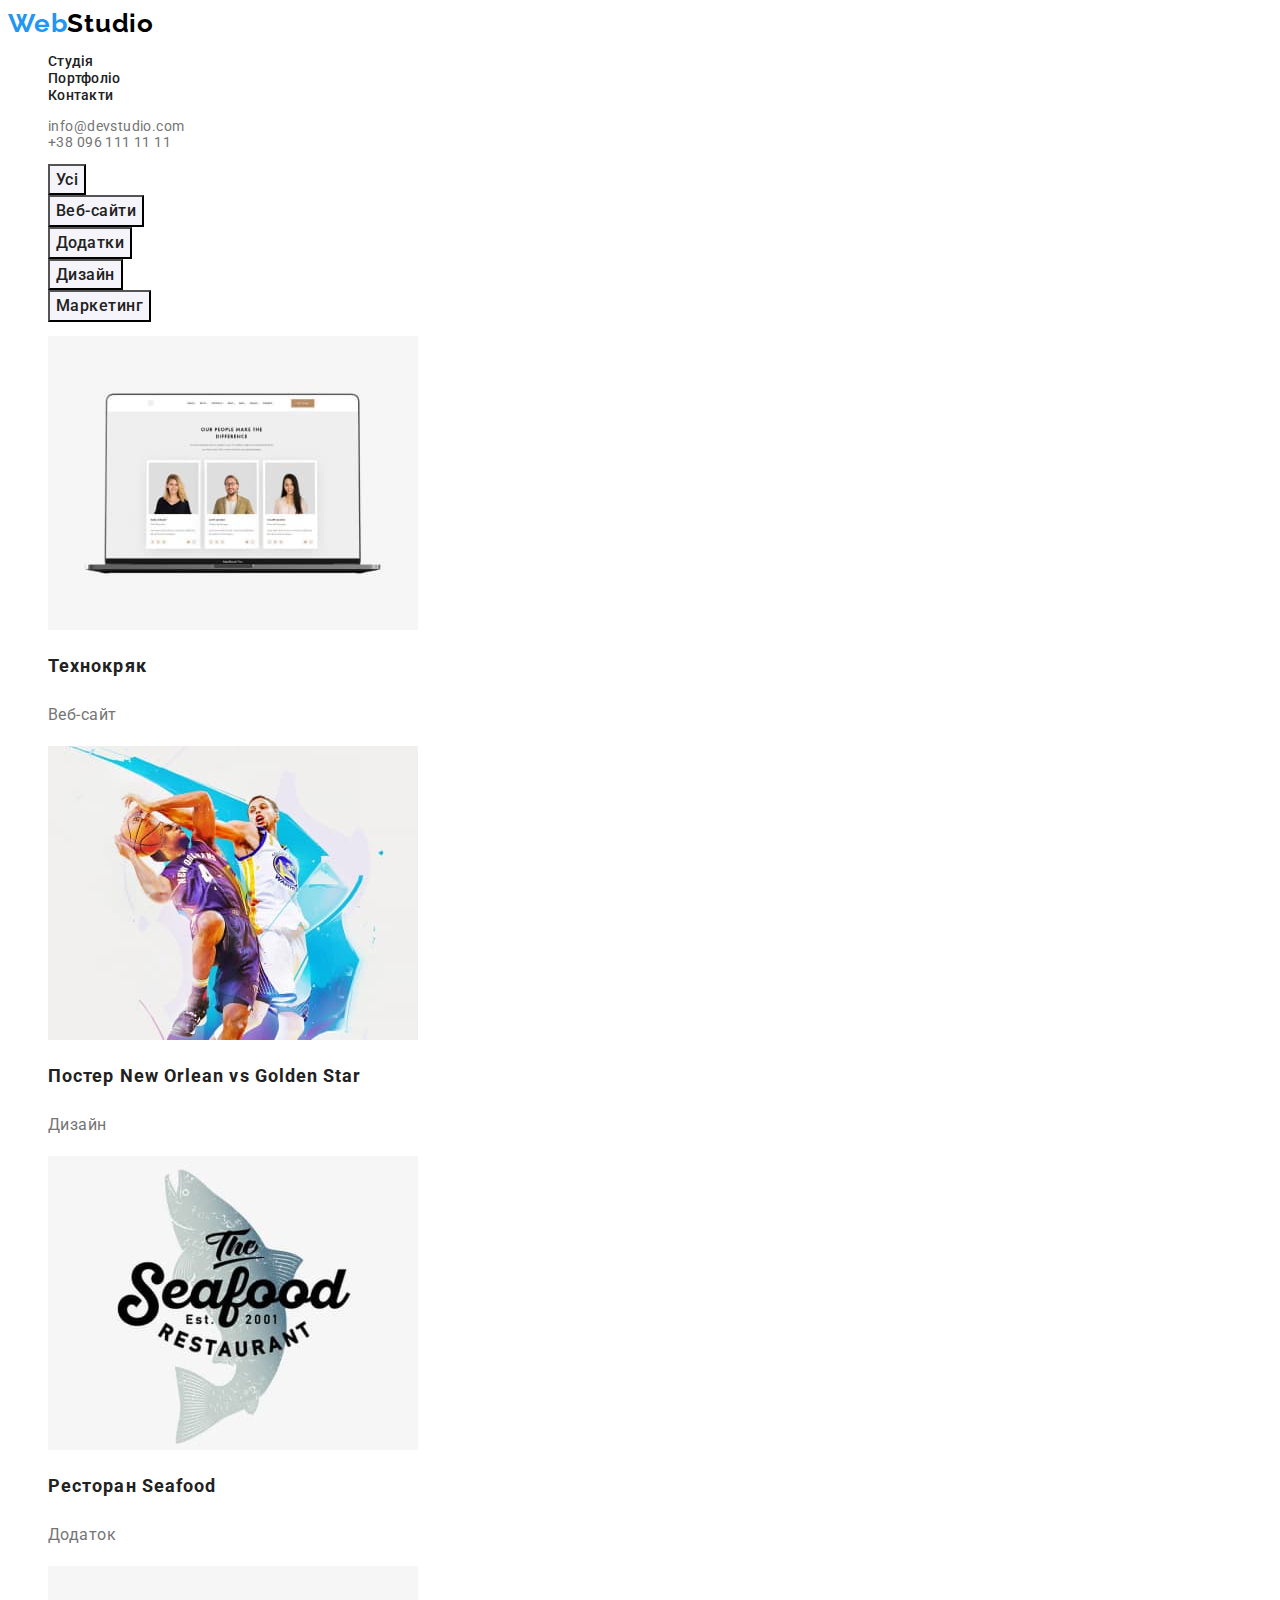
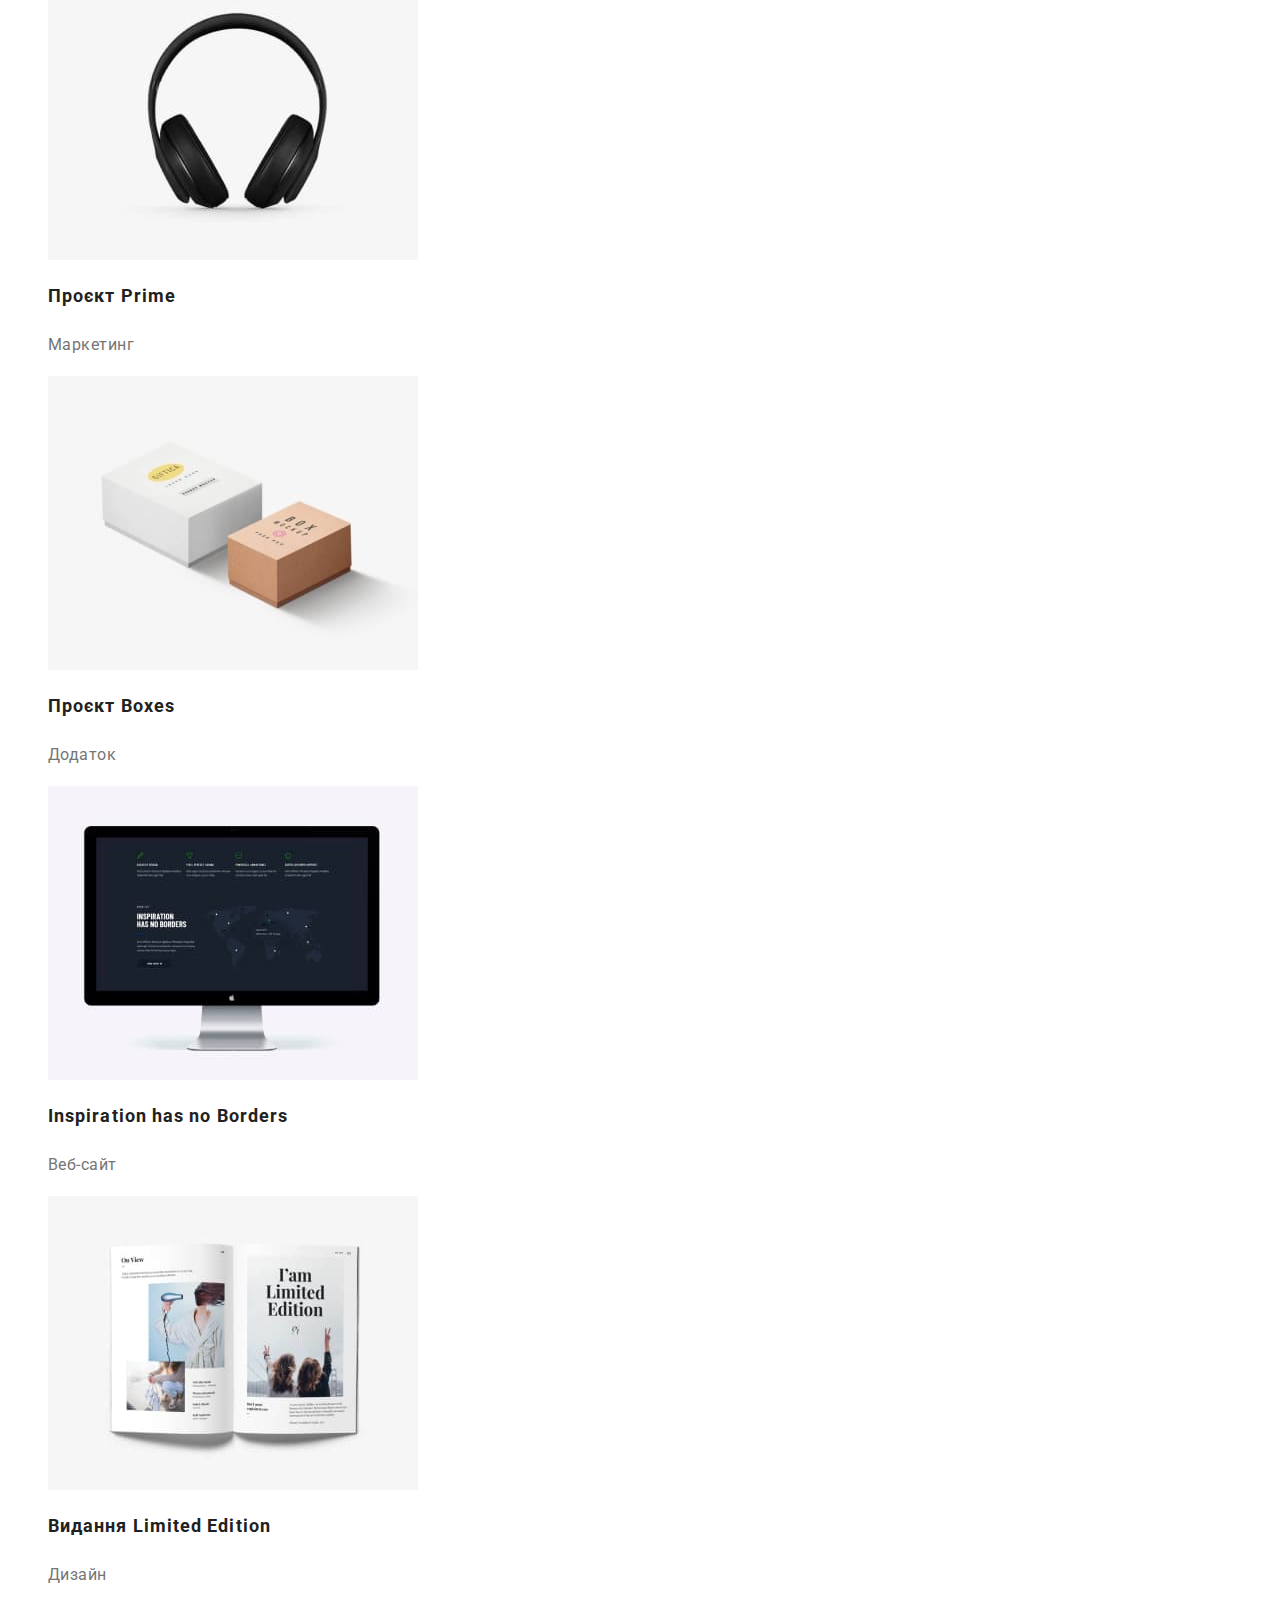
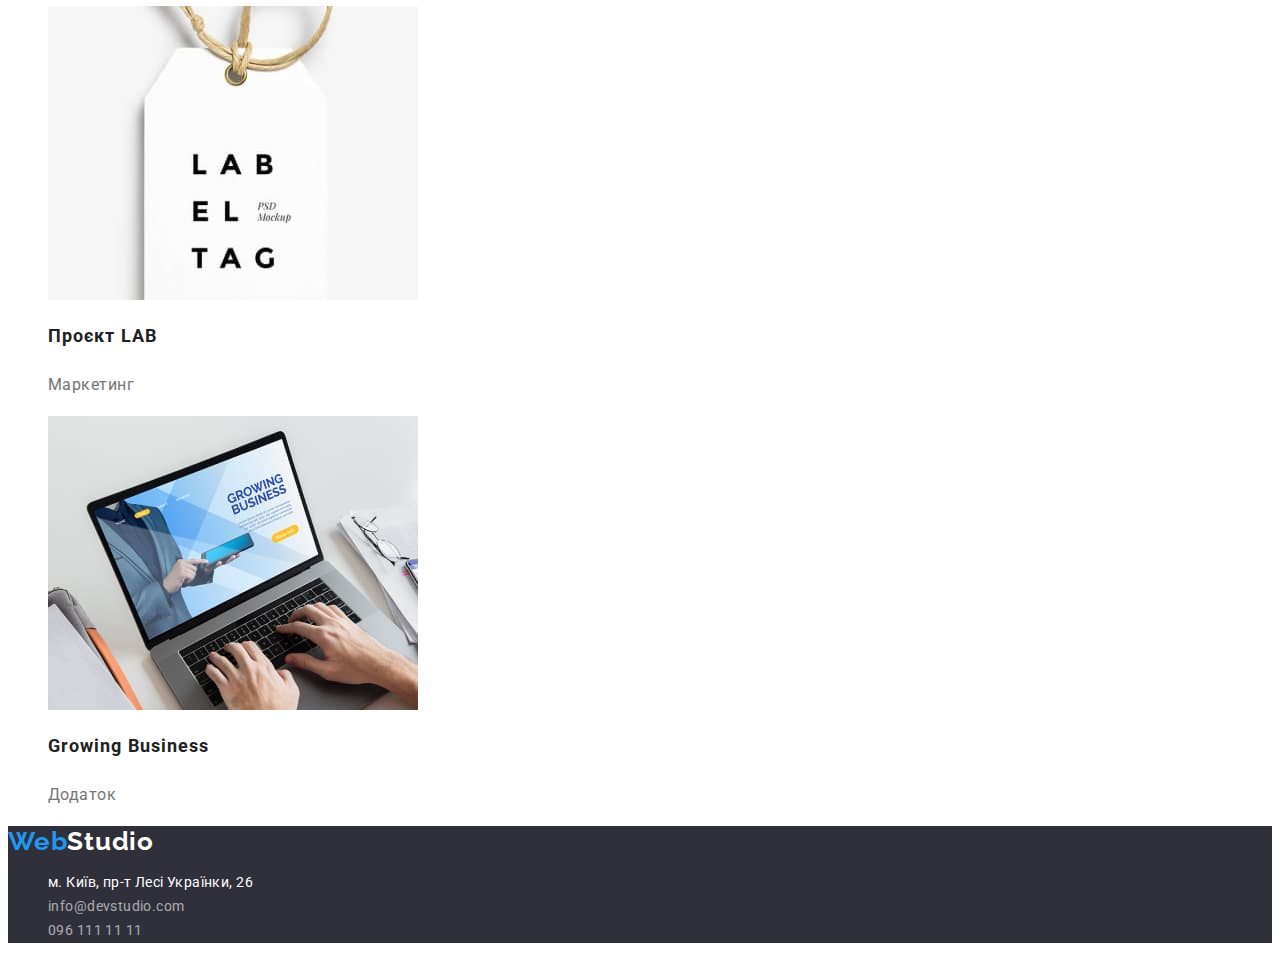
==== portfolio.html @ ea02b6bd "Добавляє файли попереднього дз" ====
<!DOCTYPE html>
<html lang="uk">
  <head>
    <meta charset="UTF-8" />

    <title>Document</title>
    <link rel="stylesheet" href="./css/styles.css" />
    <link rel="preconnect" href="https://fonts.googleapis.com" />
    <link rel="preconnect" href="https://fonts.gstatic.com" crossorigin />
    <link
      href="https://fonts.googleapis.com/css2?family=Raleway:wght@700&family=Roboto:wght@400;500;700;900&display=swap"
      rel="stylesheet"
    />
  </head>
  <body>
    <header class="header">
      <nav>
        <a href="./index.html" class="link header-logo">
          <span class="blue-logo">Web</span>Studio</a
        >
        <ul class="header-list list">
          <li class="header-item">
            <a href="./index.html" class="header-link link">Студія</a>
          </li>
          <li class="header-item">
            <a href="./portfolio.html" class="header-link link">Портфоліо</a>
          </li>
          <li class="header-item">
            <a href="" class="header-link link">Контакти</a>
          </li>
        </ul>
      </nav>

      <ul class="contact-list list">
        <li>
          <a href="mailto:info@devstudio.com" class="header-mail link"
            >info@devstudio.com</a
          >
        </li>
        <li>
          <a href="tel:0961111111" class="header-tel link">+38 096 111 11 11</a>
        </li>
      </ul>
    </header>

    <main>
      <section class="filter projects">
        <h1 class="visually-hidden">Фільтр портфоліо</h1>
        <ul class="filter-list list">
          <li class="filter-item">
            <button class="filter-btn btn" type="button">Усі</button>
          </li>
          <li class="filter-item">
            <button class="filter-btn btn" type="button">Веб-сайти</button>
          </li>
          <li class="filter-item">
            <button class="filter-btn btn" type="button">Додатки</button>
          </li>
          <li class="filter-item">
            <button class="filter-btn btn" type="button">Дизайн</button>
          </li>
          <li class="filter-item">
            <button class="filter-btn btn" type="button">Маркетинг</button>
          </li>
        </ul>

        <ul class="projects-list list">
          <li class="projects-item">
            <img src="./images/img8.jpg" width="370" alt="website-picture" />
            <h2 class="projects-title">Технокряк</h2>
            <p class="projects-text">Веб-сайт</p>
          </li>
          <li class="projects-item">
            <img src="./images/img9.jpg" width="370" alt="basketball-poster" />
            <h2 class="projects-title">Постер New Orlean vs Golden Star</h2>
            <p class="projects-text">Дизайн</p>
          </li>
          <li class="projects-item">
            <img
              src="./images/img10.jpg"
              width="370"
              alt="restaurant-application"
            />
            <h2 class="projects-title">Ресторан Seafood</h2>
            <p class="projects-text">Додаток</p>
          </li>
          <li class="projects-item">
            <img src="./images/img11.jpg" width="370" alt="headphones" />
            <h2 class="projects-title">Проєкт Prime</h2>
            <p class="projects-text">Маркетинг</p>
          </li>
          <li class="projects-item">
            <img src="./images/img12.jpg" width="370" alt="boxes" />
            <h2 class="projects-title">Проєкт Boxes</h2>
            <p class="projects-text">Додаток</p>
          </li>
          <li class="projects-item">
            <img src="./images/img13.jpg" width="370" alt="website-picture" />
            <h2 class="projects-title">Inspiration has no Borders</h2>
            <p class="projects-text">Веб-сайт</p>
          </li>
          <li class="projects-item">
            <img src="./images/img14.jpg" width="370" alt="book" />
            <h2 class="projects-title">Видання Limited Edition</h2>
            <p class="projects-text">Дизайн</p>
          </li>
          <li class="projects-item">
            <img src="./images/img15.jpg" width="370" alt="label" />
            <h2 class="projects-title">Проєкт LAB</h2>
            <p class="projects-text">Маркетинг</p>
          </li>
          <li class="projects-item">
            <img src="./images/img16.jpg" width="370" alt="laptop-picture" />
            <h2 class="projects-title">Growing Business</h2>
            <p class="projects-text">Додаток</p>
          </li>
        </ul>
      </section>
    </main>

    <footer class="footer">
      <a href="./index.html" class="link footer-logo">
        <span class="blue-logo">Web</span>Studio</a
      >

      <address class="address">
        <ul class="address-list list">
          <li class="address-item">
            <a
              href="https://goo.gl/maps/uwqA6wS43bjGLCaNA"
              target="_blank"
              rel="noopener noreferrer"
              class="address-link link"
              >м. Київ, пр-т Лесі Українки, 26</a
            >
          </li>

          <li class="address-item">
            <a href="mailto:info@devstudio.com" class="footer-mail link"
              >info@devstudio.com</a
            >
          </li>

          <li class="address-item">
            <a href="tel:0961111111" class="footer-tel link"> 096 111 11 11</a>
          </li>
        </ul>
      </address>
    </footer>
  </body>
</html>
---- css/styles.css ----
:root {
  --main-title-color: #212121;
  --main-text-color: #757575;
  --main-page-color: #ffffff;
  --second-page-color: #2196f3;
  --dark-background-color: #2f303a;
  --second-background-color: #f5f4fa;
  --button-background-color: #188ce8;
}

body {
  font-family: "Roboto", sans-serif;
  color: var(--main-title-color);
  background-color: var(--main-page-color);
  font-size: 14px;
  letter-spacing: 0.03em;
}

.list {
  list-style: none;
}
.link {
  text-decoration: none;
}

.visually-hidden {
  position: absolute;
  white-space: nowrap;
  width: 1px;
  height: 1px;
  overflow: hidden;
  border: 0;
  padding: 0;
  clip: rect(0 0 0 0);
  clip-path: inset(50%);
  margin: -1px;
}

.btn {
  cursor: pointer;
}

/* -----------HEADER------------ */
.header-logo {
  font-family: "Raleway", sans-serif;
  font-weight: 700;
  font-size: 26px;
  line-height: 1.19;
  letter-spacing: 0.03em;
  color: #000000;
}
.blue-logo {
  color: var(--second-page-color);
}

.header-link {
  font-weight: 500;
  font-size: 14px;
  line-height: 1.14;
  letter-spacing: 0.02em;
  color: var(--main-title-color);
}
.header-link:hover,
.header-link:focus,
.header-tel:hover,
.header-tel:focus,
.header-mail:hover,
.header-mail:focus {
  color: var(--second-page-color);
}

.header-tel,
.header-mail {
  color: var(--main-text-color);
}

.current {
  color: var(--second-page-color);
}
/* -----------HERO index------------ */
.hero {
  background-color: #2f303a;
}

.hero-title {
  font-weight: 900;
  font-size: 44px;
  line-height: 1.36;
  text-align: center;
  letter-spacing: 0.06em;
  text-transform: uppercase;
  color: var(--main-page-color);
}

.hero-btn {
  font-family: "Roboto";
  font-weight: 700;
  font-size: 16px;
  line-height: 1.88;
  letter-spacing: 0.06em;
  color: var(--main-page-color);
  background-color: var(--button-background-color);
  cursor: pointer;
}
.hero-btn:hover,
.hero-btn:focus {
  background-color: var(--main-page-color);
  color: var(--second-page-color);
}
/* -----------MAIN index------------ */
.advantages-title {
  font-weight: 700;
  font-size: 14px;
  line-height: 1.14;
  letter-spacing: 0.03em;
  text-transform: uppercase;
}
.advantages-text {
  line-height: 1.71;
  color: var(--main-text-color);
}
.about-us-title {
  font-weight: 700;
  font-size: 36px;
  line-height: 1.31;
  text-align: center;
  letter-spacing: 0.03em;
}

.team {
  background-color: #f5f4fa;
}
.team-title {
  font-weight: 700;
  font-size: 36px;
  line-height: 1.16;
  text-align: center;
  letter-spacing: 0.03em;
}
.name {
  font-weight: 500;
  font-size: 16px;
  line-height: 1.18;
  letter-spacing: 0.03em;
}
.team-text {
  font-size: 16px;
  line-height: 1.18;
  letter-spacing: 0.03em;
  color: var(--main-text-color);
}
/* -----------MAIN portfolio----------- */
.filter-btn {
  font-family: "Roboto";
  font-weight: 500;
  font-size: 16px;
  line-height: 1.6;
  text-align: center;
  letter-spacing: 0.03em;
  color: var(--main-title-color);
  cursor: pointer;
  background-color: var(--second-background-color);
}

.filter-btn:hover,
.filter-btn:focus {
  background-color: var(--second-page-color);
  color: var(--main-page-color);
}

.projects-title {
  font-weight: 700;
  font-size: 18px;
  line-height: 2;
  letter-spacing: 0.06em;
  color: var(--main-title-color);
}

.projects-text {
  font-size: 16px;
  line-height: 1.88;
  letter-spacing: 0.03em;
  color: var(--main-text-color);
}
/* -----------FOOTER------------ */
.footer {
  background-color: #2f303a;
}
.footer-logo {
  font-family: "Raleway", sans-serif;
  font-weight: 700;
  font-size: 26px;
  line-height: 1.19;
  letter-spacing: 0.03em;
  color: var(--main-page-color);
}
.address-link {
  font-style: normal;
  font-size: 14px;
  line-height: 1.71;
  letter-spacing: 0.03em;
  color: var(--main-page-color);
}
.footer-mail {
  font-style: normal;
  font-size: 14px;
  line-height: 1.71;
  letter-spacing: 0.03em;
  color: rgba(255, 255, 255, 0.6);
}
.footer-tel {
  font-style: normal;
  font-size: 14px;
  line-height: 1.71;
  letter-spacing: 0.03em;
  color: rgba(255, 255, 255, 0.6);
}

.footer-tel:hover,
.footer-tel:focus,
.footer-mail:hover,
.footer-mail:focus,
.address-link:hover,
.address-link:focus {
  color: var(--second-page-color);
}
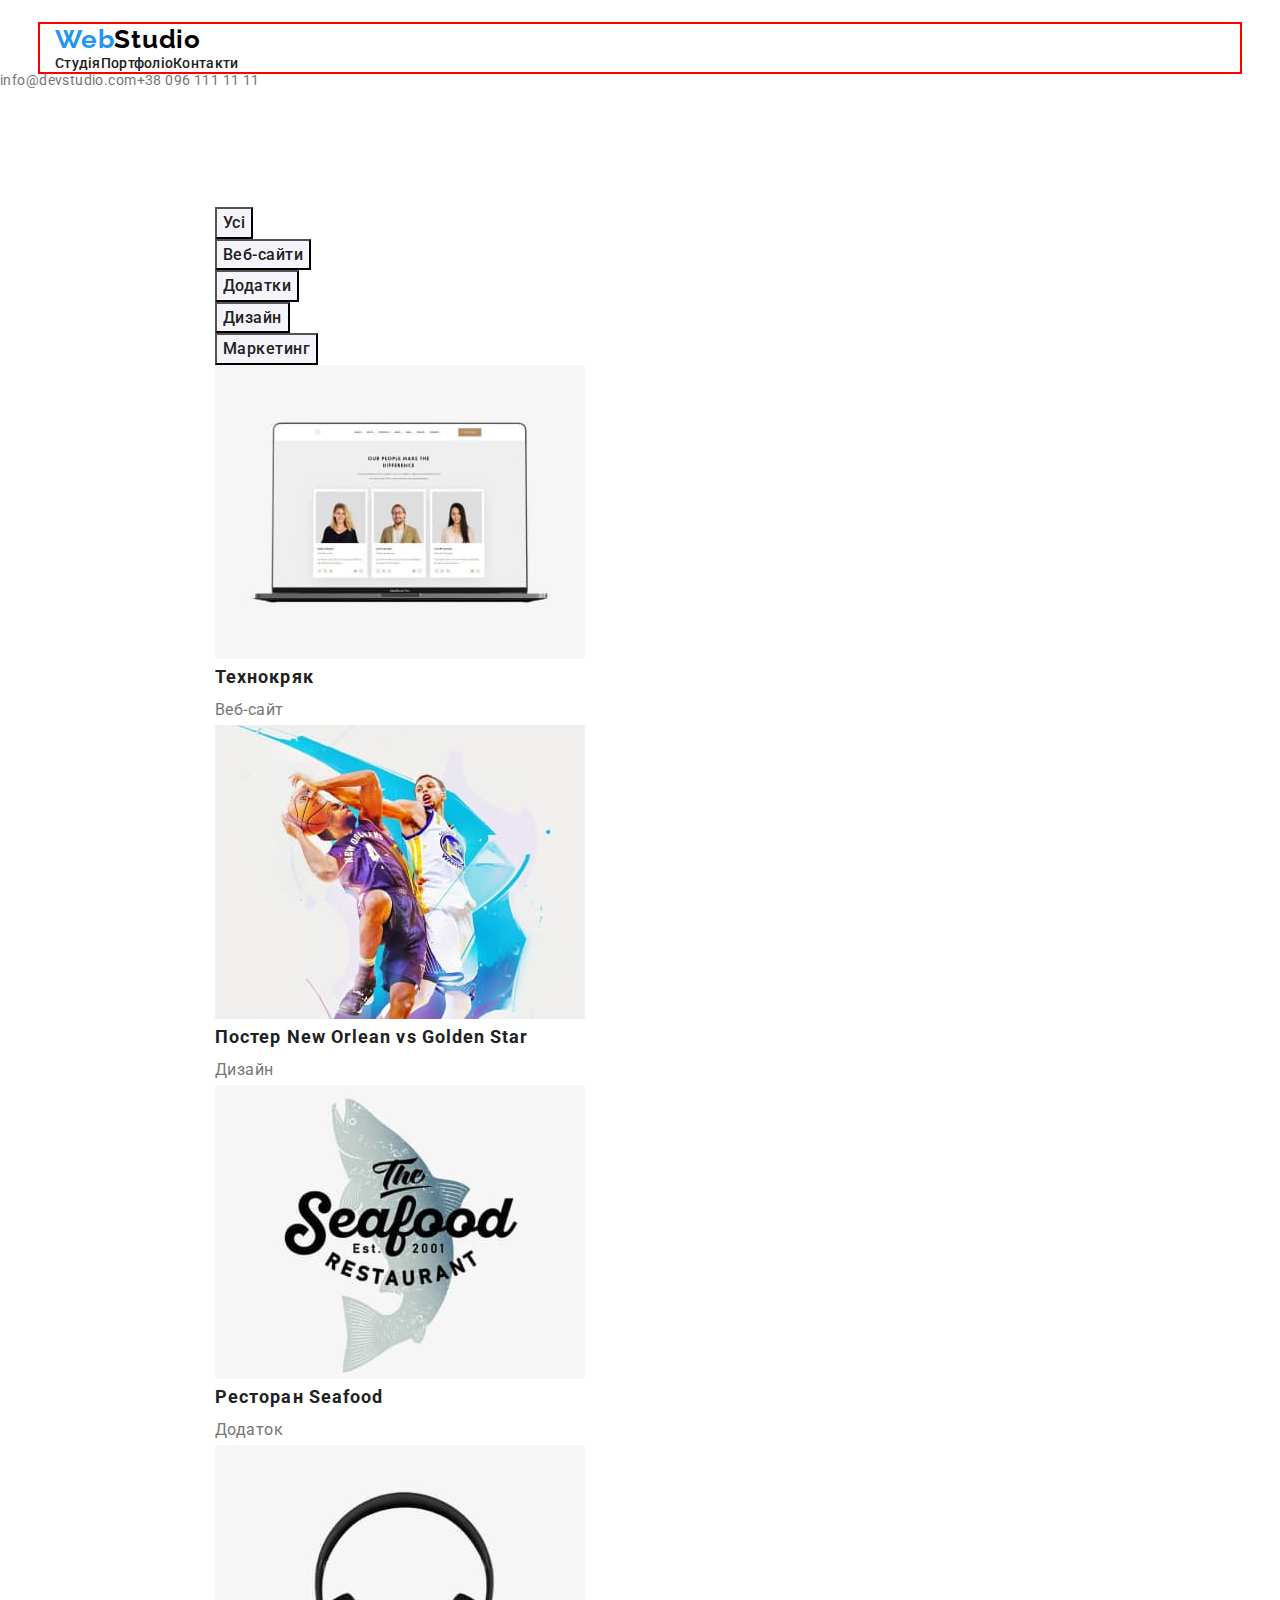
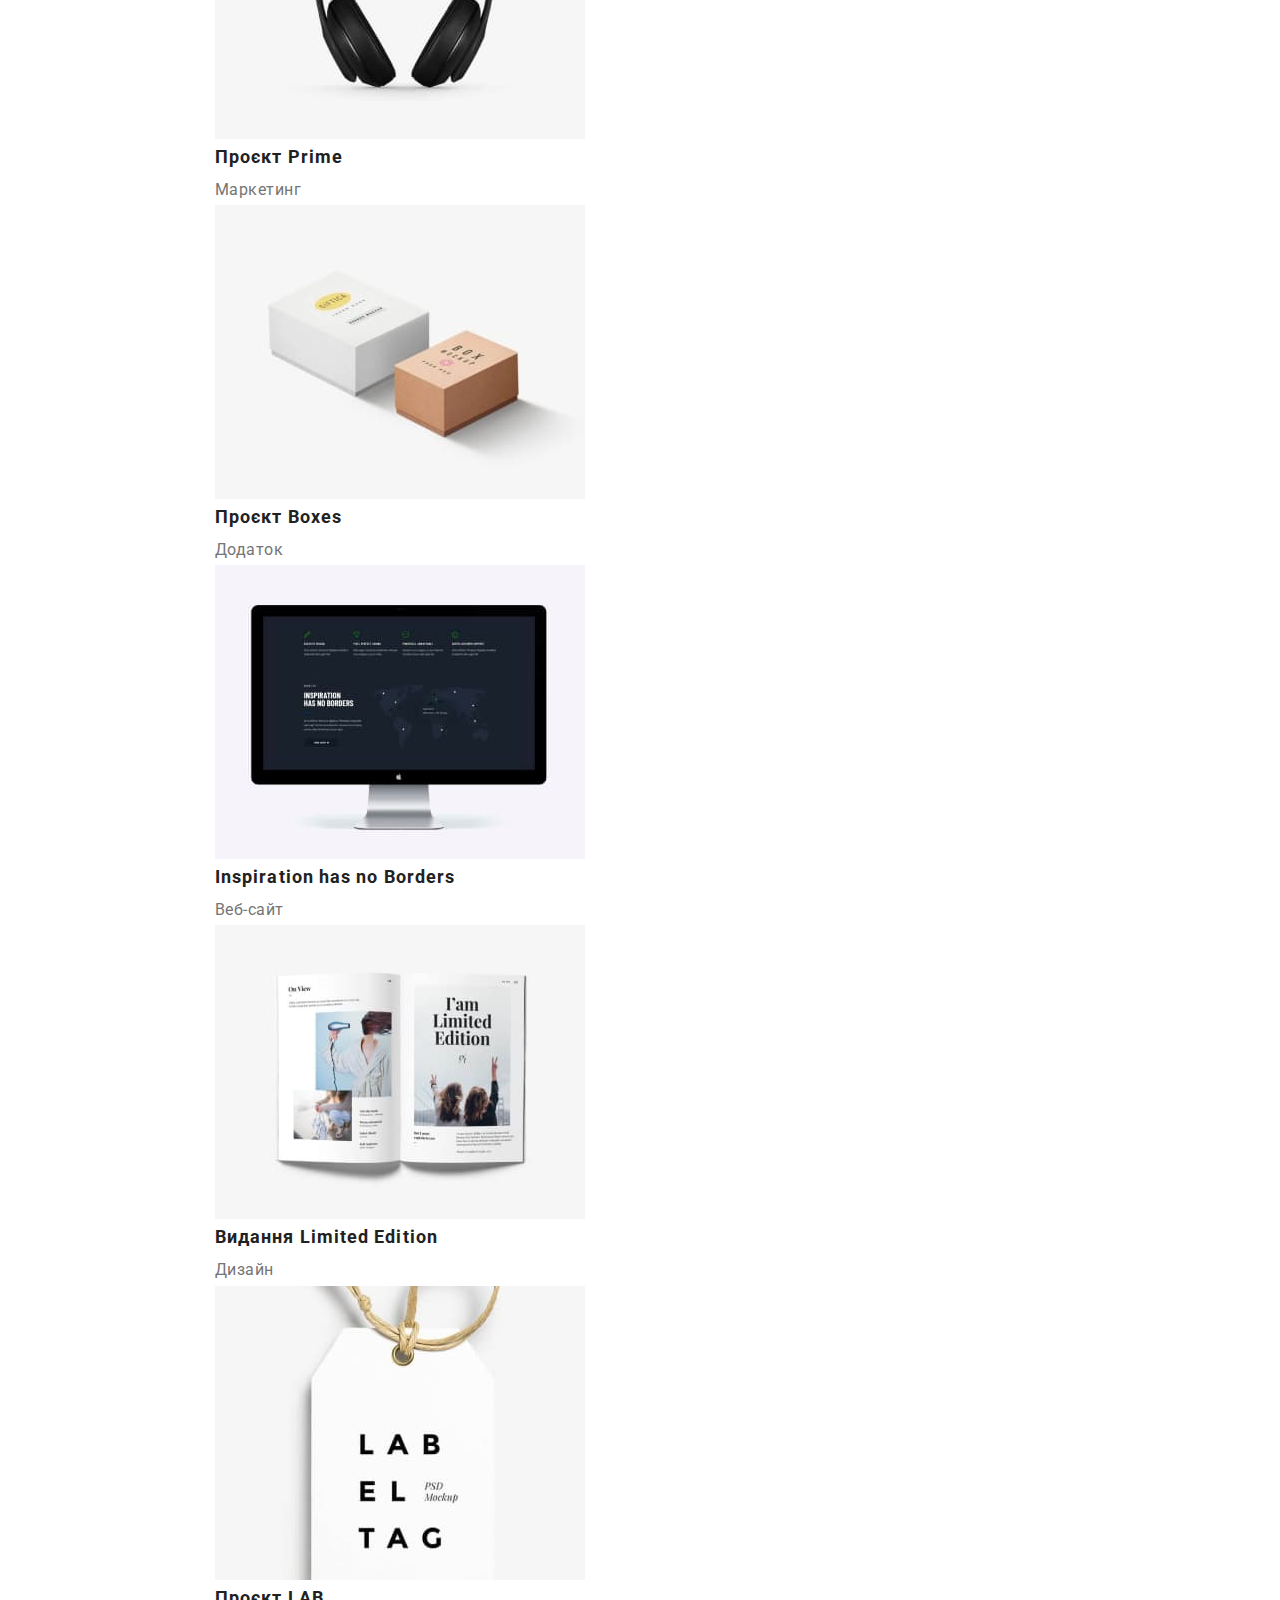
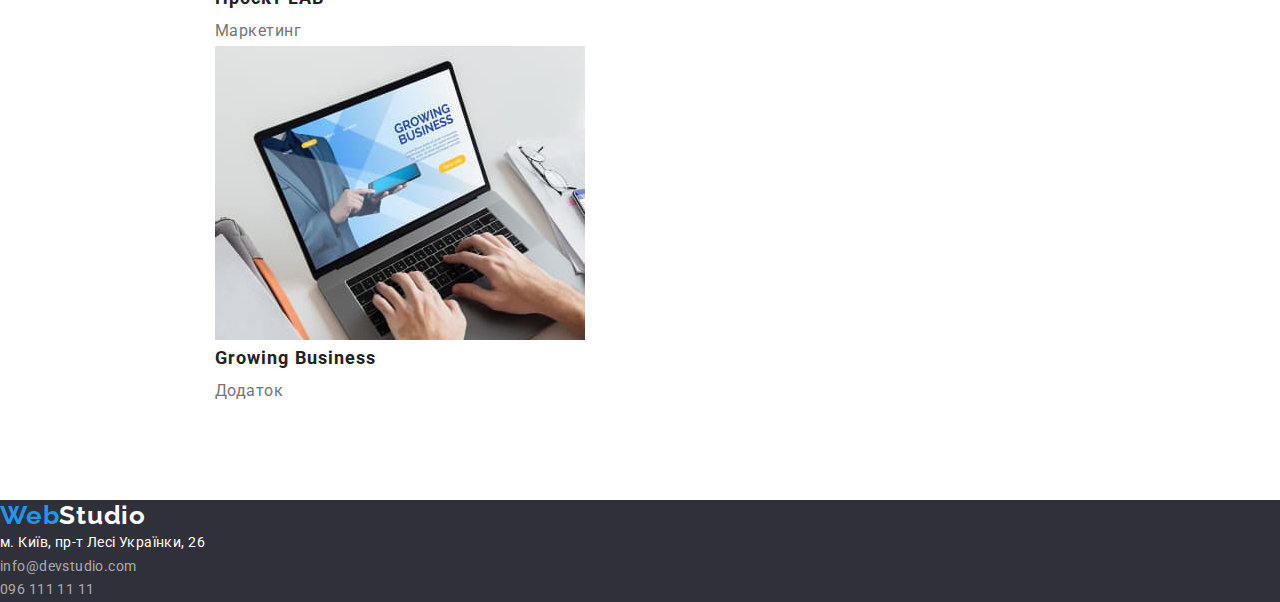
==== commit 175ea0cd: "Додає флекси" ====
--- a/portfolio.html
+++ b/portfolio.html
@@ -4,32 +4,39 @@
     <meta charset="UTF-8" />
 
     <title>Document</title>
-    <link rel="stylesheet" href="./css/styles.css" />
+
     <link rel="preconnect" href="https://fonts.googleapis.com" />
     <link rel="preconnect" href="https://fonts.gstatic.com" crossorigin />
     <link
       href="https://fonts.googleapis.com/css2?family=Raleway:wght@700&family=Roboto:wght@400;500;700;900&display=swap"
       rel="stylesheet"
     />
+    <link
+      rel="stylesheet"
+      href="https://cdnjs.cloudflare.com/ajax/libs/modern-normalize/1.1.0/modern-normalize.min.css"
+    />
+    <link rel="stylesheet" href="./css/styles.css" />
   </head>
   <body>
     <header class="header">
-      <nav>
-        <a href="./index.html" class="link header-logo">
-          <span class="blue-logo">Web</span>Studio</a
-        >
-        <ul class="header-list list">
-          <li class="header-item">
-            <a href="./index.html" class="header-link link">Студія</a>
-          </li>
-          <li class="header-item">
-            <a href="./portfolio.html" class="header-link link">Портфоліо</a>
-          </li>
-          <li class="header-item">
-            <a href="" class="header-link link">Контакти</a>
-          </li>
-        </ul>
-      </nav>
+      <div class="container">
+        <nav>
+          <a href="./index.html" class="link header-logo">
+            <span class="blue-logo">Web</span>Studio</a
+          >
+          <ul class="header-list list">
+            <li class="header-item">
+              <a href="./index.html" class="header-link link">Студія</a>
+            </li>
+            <li class="header-item">
+              <a href="./portfolio.html" class="header-link link">Портфоліо</a>
+            </li>
+            <li class="header-item">
+              <a href="" class="header-link link">Контакти</a>
+            </li>
+          </ul>
+        </nav>
+      </div>
 
       <ul class="contact-list list">
         <li>
@@ -44,7 +51,7 @@
     </header>
 
     <main>
-      <section class="filter projects">
+      <section class="filter projects section">
         <h1 class="visually-hidden">Фільтр портфоліо</h1>
         <ul class="filter-list list">
           <li class="filter-item">
--- a/css/styles.css
+++ b/css/styles.css
@@ -14,6 +14,45 @@
   background-color: var(--main-page-color);
   font-size: 14px;
   letter-spacing: 0.03em;
+}
+img {
+  display: block;
+}
+
+*,
+*::before,
+*::after {
+  box-sizing: border-box;
+}
+
+.section {
+  padding-bottom: 94px;
+  padding-top: 94px;
+  padding-left: 215px;
+  padding-right: 215px;
+}
+
+.container {
+  width: 1200px;
+  padding: 0 15px;
+  outline: 2px solid red;
+  margin: 0 auto;
+}
+
+p,
+h1,
+h2,
+h3,
+h4,
+h5,
+h6 {
+  margin: 0;
+}
+
+ul,
+ol {
+  padding-left: 0;
+  margin: 0;
 }
 
 .list {
@@ -48,6 +87,7 @@
   line-height: 1.19;
   letter-spacing: 0.03em;
   color: #000000;
+  margin-right: 93px;
 }
 .blue-logo {
   color: var(--second-page-color);
@@ -74,12 +114,34 @@
   color: var(--main-text-color);
 }
 
+.header-list {
+  display: flex;
+}
+.header-navigation {
+  display: flex;
+  align-items: center;
+}
+
+.header-container {
+  display: flex;
+  align-items: center;
+}
+
+.header {
+  padding-top: 24px;
+  padding-bottom: 25px;
+}
+.contact-list {
+  display: flex;
+}
 .current {
   color: var(--second-page-color);
 }
+
 /* -----------HERO index------------ */
 .hero {
   background-color: #2f303a;
+  text-align: center;
 }
 
 .hero-title {
@@ -90,17 +152,26 @@
   letter-spacing: 0.06em;
   text-transform: uppercase;
   color: var(--main-page-color);
+  margin-bottom: 30px;
+  max-width: 696px;
+  margin-right: auto;
+  margin-left: auto;
 }
 
 .hero-btn {
   font-family: "Roboto";
   font-weight: 700;
+  font-style: normal;
   font-size: 16px;
   line-height: 1.88;
   letter-spacing: 0.06em;
   color: var(--main-page-color);
   background-color: var(--button-background-color);
   cursor: pointer;
+  border-radius: 4px;
+  padding: 10px 32px;
+  display: inline-block;
+  box-shadow: 0px 4px 4px rgba(0, 0, 0, 0.15);
 }
 .hero-btn:hover,
 .hero-btn:focus {
@@ -108,12 +179,17 @@
   color: var(--second-page-color);
 }
 /* -----------MAIN index------------ */
+.advantages-list {
+  display: flex;
+}
+
 .advantages-title {
   font-weight: 700;
   font-size: 14px;
   line-height: 1.14;
   letter-spacing: 0.03em;
   text-transform: uppercase;
+  margin-bottom: 10px;
 }
 .advantages-text {
   line-height: 1.71;
@@ -125,6 +201,11 @@
   line-height: 1.31;
   text-align: center;
   letter-spacing: 0.03em;
+  margin-bottom: 50px;
+}
+.about-us-list {
+  display: flex;
+  gap: 30px;
 }
 
 .team {
@@ -136,18 +217,28 @@
   line-height: 1.16;
   text-align: center;
   letter-spacing: 0.03em;
+  margin-bottom: 50px;
+}
+.team-list {
+  display: flex;
+  gap: 30px;
+}
+.team-item img {
+  margin-bottom: 30px;
 }
 .name {
   font-weight: 500;
   font-size: 16px;
   line-height: 1.18;
   letter-spacing: 0.03em;
+  margin-bottom: 10px;
 }
 .team-text {
   font-size: 16px;
   line-height: 1.18;
   letter-spacing: 0.03em;
   color: var(--main-text-color);
+  margin-bottom: 30px;
 }
 /* -----------MAIN portfolio----------- */
 .filter-btn {
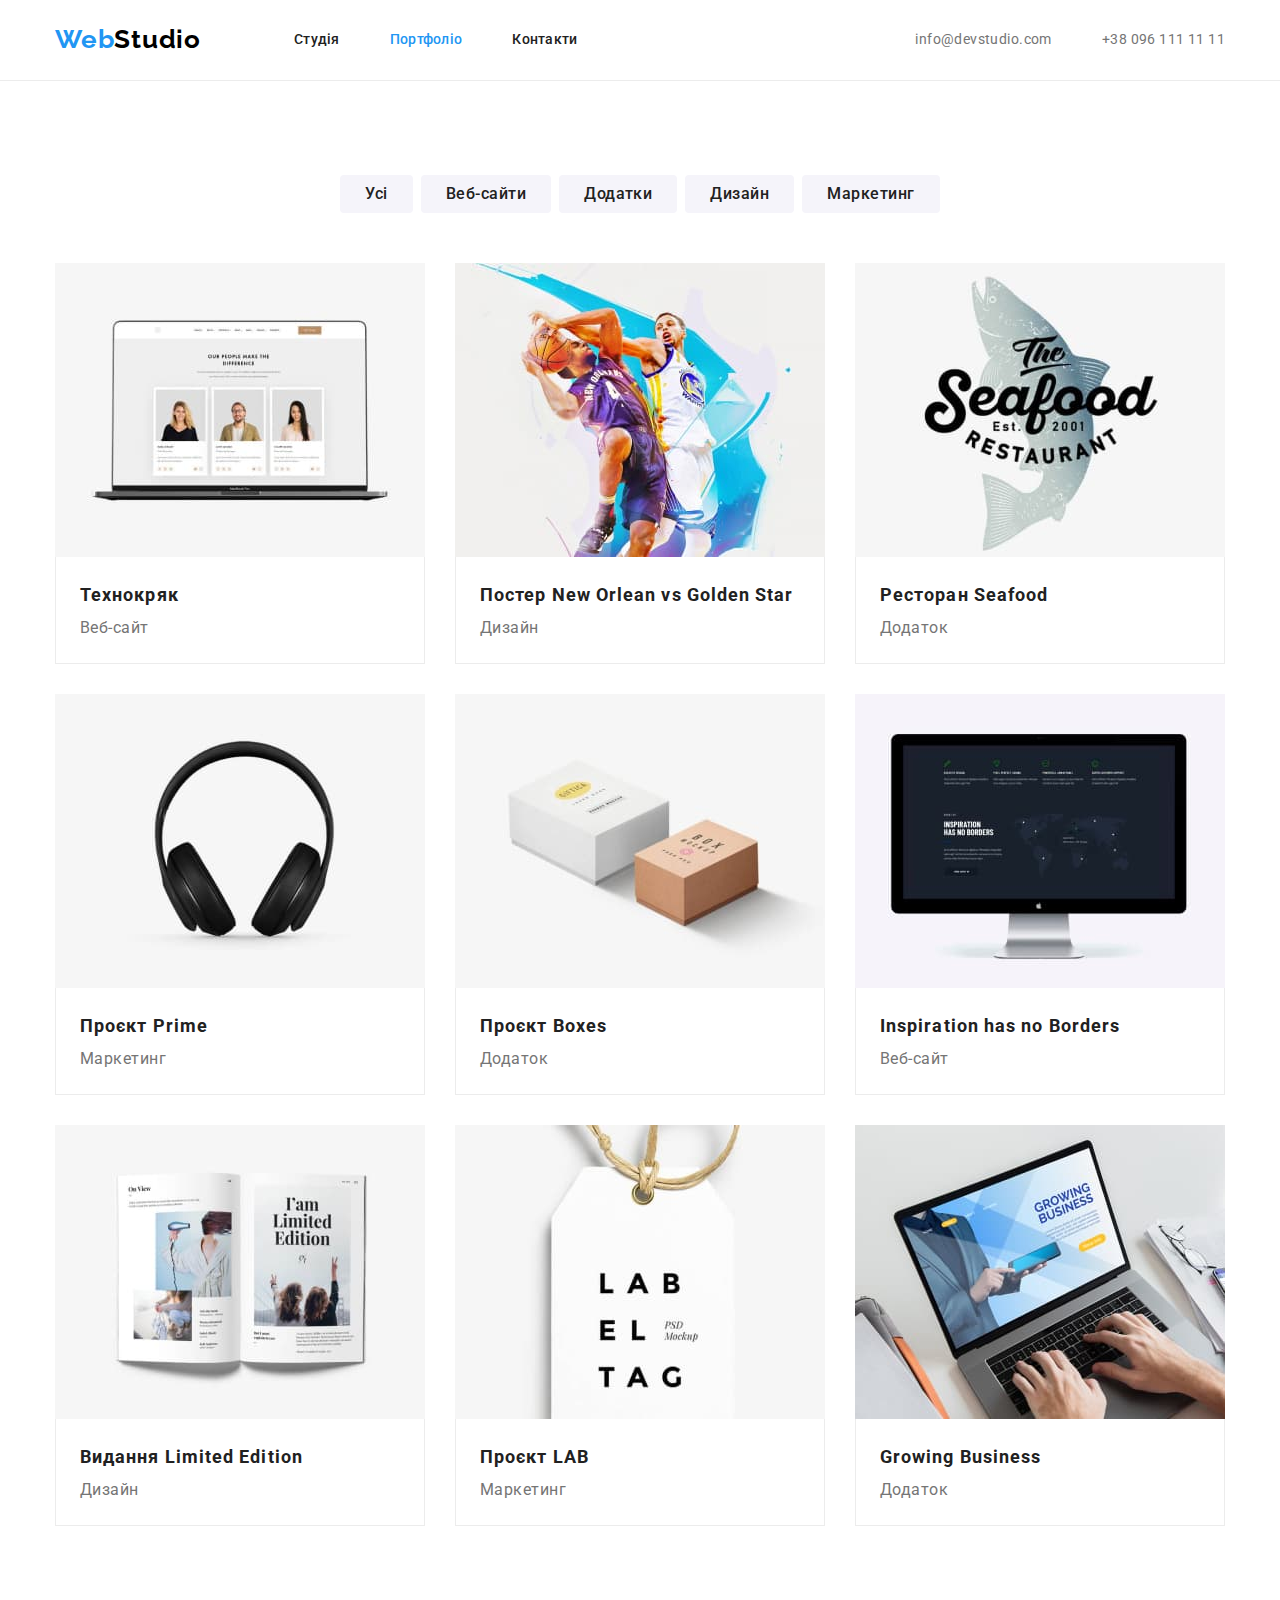
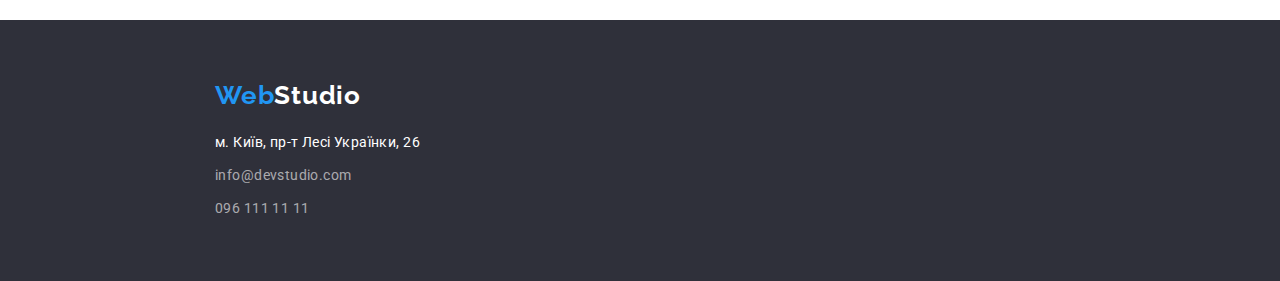
==== commit 0639e7ed: "Додає елементи та флекси" ====
--- a/portfolio.html
+++ b/portfolio.html
@@ -19,8 +19,8 @@
   </head>
   <body>
     <header class="header">
-      <div class="container">
-        <nav>
+      <div class="container header-container">
+        <nav class="header-navigation">
           <a href="./index.html" class="link header-logo">
             <span class="blue-logo">Web</span>Studio</a
           >
@@ -29,130 +29,162 @@
               <a href="./index.html" class="header-link link">Студія</a>
             </li>
             <li class="header-item">
-              <a href="./portfolio.html" class="header-link link">Портфоліо</a>
+              <a href="./portfolio.html" class="header-link link current"
+                >Портфоліо</a
+              >
             </li>
             <li class="header-item">
               <a href="" class="header-link link">Контакти</a>
             </li>
           </ul>
         </nav>
+
+        <ul class="contact-list list">
+          <li>
+            <a href="mailto:info@devstudio.com" class="header-mail link"
+              >info@devstudio.com</a
+            >
+          </li>
+          <li>
+            <a href="tel:0961111111" class="header-tel link"
+              >+38 096 111 11 11</a
+            >
+          </li>
+        </ul>
       </div>
-
-      <ul class="contact-list list">
-        <li>
-          <a href="mailto:info@devstudio.com" class="header-mail link"
-            >info@devstudio.com</a
-          >
-        </li>
-        <li>
-          <a href="tel:0961111111" class="header-tel link">+38 096 111 11 11</a>
-        </li>
-      </ul>
     </header>
 
     <main>
       <section class="filter projects section">
-        <h1 class="visually-hidden">Фільтр портфоліо</h1>
-        <ul class="filter-list list">
-          <li class="filter-item">
-            <button class="filter-btn btn" type="button">Усі</button>
-          </li>
-          <li class="filter-item">
-            <button class="filter-btn btn" type="button">Веб-сайти</button>
-          </li>
-          <li class="filter-item">
-            <button class="filter-btn btn" type="button">Додатки</button>
-          </li>
-          <li class="filter-item">
-            <button class="filter-btn btn" type="button">Дизайн</button>
-          </li>
-          <li class="filter-item">
-            <button class="filter-btn btn" type="button">Маркетинг</button>
-          </li>
-        </ul>
+        <div class="container">
+          <h1 class="visually-hidden">Фільтр портфоліо</h1>
+          <ul class="filter-list list">
+            <li class="filter-item">
+              <button class="filter-btn btn" type="button">Усі</button>
+            </li>
+            <li class="filter-item">
+              <button class="filter-btn btn" type="button">Веб-сайти</button>
+            </li>
+            <li class="filter-item">
+              <button class="filter-btn btn" type="button">Додатки</button>
+            </li>
+            <li class="filter-item">
+              <button class="filter-btn btn" type="button">Дизайн</button>
+            </li>
+            <li class="filter-item">
+              <button class="filter-btn btn" type="button">Маркетинг</button>
+            </li>
+          </ul>
 
-        <ul class="projects-list list">
-          <li class="projects-item">
-            <img src="./images/img8.jpg" width="370" alt="website-picture" />
-            <h2 class="projects-title">Технокряк</h2>
-            <p class="projects-text">Веб-сайт</p>
-          </li>
-          <li class="projects-item">
-            <img src="./images/img9.jpg" width="370" alt="basketball-poster" />
-            <h2 class="projects-title">Постер New Orlean vs Golden Star</h2>
-            <p class="projects-text">Дизайн</p>
-          </li>
-          <li class="projects-item">
-            <img
-              src="./images/img10.jpg"
-              width="370"
-              alt="restaurant-application"
-            />
-            <h2 class="projects-title">Ресторан Seafood</h2>
-            <p class="projects-text">Додаток</p>
-          </li>
-          <li class="projects-item">
-            <img src="./images/img11.jpg" width="370" alt="headphones" />
-            <h2 class="projects-title">Проєкт Prime</h2>
-            <p class="projects-text">Маркетинг</p>
-          </li>
-          <li class="projects-item">
-            <img src="./images/img12.jpg" width="370" alt="boxes" />
-            <h2 class="projects-title">Проєкт Boxes</h2>
-            <p class="projects-text">Додаток</p>
-          </li>
-          <li class="projects-item">
-            <img src="./images/img13.jpg" width="370" alt="website-picture" />
-            <h2 class="projects-title">Inspiration has no Borders</h2>
-            <p class="projects-text">Веб-сайт</p>
-          </li>
-          <li class="projects-item">
-            <img src="./images/img14.jpg" width="370" alt="book" />
-            <h2 class="projects-title">Видання Limited Edition</h2>
-            <p class="projects-text">Дизайн</p>
-          </li>
-          <li class="projects-item">
-            <img src="./images/img15.jpg" width="370" alt="label" />
-            <h2 class="projects-title">Проєкт LAB</h2>
-            <p class="projects-text">Маркетинг</p>
-          </li>
-          <li class="projects-item">
-            <img src="./images/img16.jpg" width="370" alt="laptop-picture" />
-            <h2 class="projects-title">Growing Business</h2>
-            <p class="projects-text">Додаток</p>
-          </li>
-        </ul>
+          <ul class="projects-list list">
+            <li class="projects-item">
+              <img src="./images/img8.jpg" width="370" alt="website-picture" />
+              <div class="projects-border">
+                <h2 class="projects-title">Технокряк</h2>
+                <p class="projects-text">Веб-сайт</p>
+              </div>
+            </li>
+            <li class="projects-item">
+              <img
+                src="./images/img9.jpg"
+                width="370"
+                alt="basketball-poster"
+              />
+              <div class="projects-border">
+                <h2 class="projects-title">Постер New Orlean vs Golden Star</h2>
+                <p class="projects-text">Дизайн</p>
+              </div>
+            </li>
+            <li class="projects-item">
+              <img
+                src="./images/img10.jpg"
+                width="370"
+                alt="restaurant-application"
+              />
+              <div class="projects-border">
+                <h2 class="projects-title">Ресторан Seafood</h2>
+                <p class="projects-text">Додаток</p>
+              </div>
+            </li>
+            <li class="projects-item">
+              <img src="./images/img11.jpg" width="370" alt="headphones" />
+              <div class="projects-border">
+                <h2 class="projects-title">Проєкт Prime</h2>
+                <p class="projects-text">Маркетинг</p>
+              </div>
+            </li>
+            <li class="projects-item">
+              <img src="./images/img12.jpg" width="370" alt="boxes" />
+              <div class="projects-border">
+                <h2 class="projects-title">Проєкт Boxes</h2>
+                <p class="projects-text">Додаток</p>
+              </div>
+            </li>
+            <li class="projects-item">
+              <img src="./images/img13.jpg" width="370" alt="website-picture" />
+              <div class="projects-border">
+                <h2 class="projects-title">Inspiration has no Borders</h2>
+                <p class="projects-text">Веб-сайт</p>
+              </div>
+            </li>
+            <li class="projects-item">
+              <img src="./images/img14.jpg" width="370" alt="book" />
+              <div class="projects-border">
+                <h2 class="projects-title">Видання Limited Edition</h2>
+                <p class="projects-text">Дизайн</p>
+              </div>
+            </li>
+            <li class="projects-item">
+              <img src="./images/img15.jpg" width="370" alt="label" />
+              <div class="projects-border">
+                <h2 class="projects-title">Проєкт LAB</h2>
+                <p class="projects-text">Маркетинг</p>
+              </div>
+            </li>
+            <li class="projects-item">
+              <img src="./images/img16.jpg" width="370" alt="laptop-picture" />
+              <div class="projects-border">
+                <h2 class="projects-title">Growing Business</h2>
+                <p class="projects-text">Додаток</p>
+              </div>
+            </li>
+          </ul>
+        </div>
       </section>
     </main>
 
     <footer class="footer">
-      <a href="./index.html" class="link footer-logo">
-        <span class="blue-logo">Web</span>Studio</a
-      >
+      <div class="footer-box">
+        <a href="./index.html" class="link footer-logo">
+          <span class="blue-logo">Web</span>Studio</a
+        >
 
-      <address class="address">
-        <ul class="address-list list">
-          <li class="address-item">
-            <a
-              href="https://goo.gl/maps/uwqA6wS43bjGLCaNA"
-              target="_blank"
-              rel="noopener noreferrer"
-              class="address-link link"
-              >м. Київ, пр-т Лесі Українки, 26</a
-            >
-          </li>
+        <address class="address">
+          <ul class="address-list list">
+            <li class="address-item">
+              <a
+                href="https://goo.gl/maps/uwqA6wS43bjGLCaNA"
+                target="_blank"
+                rel="noopener noreferrer"
+                class="address-link link"
+                >м. Київ, пр-т Лесі Українки, 26</a
+              >
+            </li>
 
-          <li class="address-item">
-            <a href="mailto:info@devstudio.com" class="footer-mail link"
-              >info@devstudio.com</a
-            >
-          </li>
+            <li class="address-item">
+              <a href="mailto:info@devstudio.com" class="footer-mail link"
+                >info@devstudio.com</a
+              >
+            </li>
 
-          <li class="address-item">
-            <a href="tel:0961111111" class="footer-tel link"> 096 111 11 11</a>
-          </li>
-        </ul>
-      </address>
+            <li class="address-item">
+              <a href="tel:0961111111" class="footer-tel link">
+                096 111 11 11</a
+              >
+            </li>
+          </ul>
+        </address>
+      </div>
     </footer>
   </body>
 </html>
--- a/css/styles.css
+++ b/css/styles.css
@@ -28,14 +28,11 @@
 .section {
   padding-bottom: 94px;
   padding-top: 94px;
-  padding-left: 215px;
-  padding-right: 215px;
 }
 
 .container {
   width: 1200px;
   padding: 0 15px;
-  outline: 2px solid red;
   margin: 0 auto;
 }
 
@@ -109,31 +106,38 @@
   color: var(--second-page-color);
 }
 
+.header-list {
+  display: flex;
+  gap: 50px;
+}
+
+.header-navigation {
+  display: flex;
+  align-items: center;
+}
+
+.header-container {
+  align-items: center;
+  display: flex;
+}
+
+.header {
+  padding-top: 24px;
+  padding-bottom: 25px;
+  align-items: center;
+  border-bottom: 1px solid #ececec;
+}
+.contact-list {
+  display: flex;
+  margin-left: auto;
+  gap: 50px;
+}
+
 .header-tel,
 .header-mail {
   color: var(--main-text-color);
 }
 
-.header-list {
-  display: flex;
-}
-.header-navigation {
-  display: flex;
-  align-items: center;
-}
-
-.header-container {
-  display: flex;
-  align-items: center;
-}
-
-.header {
-  padding-top: 24px;
-  padding-bottom: 25px;
-}
-.contact-list {
-  display: flex;
-}
 .current {
   color: var(--second-page-color);
 }
@@ -211,6 +215,12 @@
 .team {
   background-color: #f5f4fa;
 }
+.team-border {
+  background-color: var(--main-page-color);
+  padding-bottom: 30px;
+  padding-top: 30px;
+  text-align: center;
+}
 .team-title {
   font-weight: 700;
   font-size: 36px;
@@ -223,9 +233,12 @@
   display: flex;
   gap: 30px;
 }
-.team-item img {
-  margin-bottom: 30px;
-}
+.team-item {
+  box-shadow: 0px 1px 3px rgba(0, 0, 0, 0.12), 0px 1px 1px rgba(0, 0, 0, 0.14),
+    0px 2px 1px rgba(0, 0, 0, 0.2);
+  border-radius: 0px 4px;
+}
+
 .name {
   font-weight: 500;
   font-size: 16px;
@@ -238,7 +251,6 @@
   line-height: 1.18;
   letter-spacing: 0.03em;
   color: var(--main-text-color);
-  margin-bottom: 30px;
 }
 /* -----------MAIN portfolio----------- */
 .filter-btn {
@@ -246,17 +258,48 @@
   font-weight: 500;
   font-size: 16px;
   line-height: 1.6;
-  text-align: center;
-  letter-spacing: 0.03em;
+  letter-spacing: 0.03em;
+
+  text-align: center;
+  padding: 6px 22px;
+
   color: var(--main-title-color);
+  background-color: var(--second-background-color);
+
   cursor: pointer;
-  background-color: var(--second-background-color);
+  border: none;
+  border-radius: 4px;
+}
+
+.filter-btn:first-child {
+  padding: 6px 25px;
+}
+
+.filter-list {
+  display: flex;
+  justify-content: center;
+  gap: 8px;
+  margin-bottom: 50px;
 }
 
 .filter-btn:hover,
 .filter-btn:focus {
   background-color: var(--second-page-color);
   color: var(--main-page-color);
+}
+
+.projects-list {
+  display: flex;
+  flex-wrap: wrap;
+  gap: 30px;
+  justify-content: center;
+}
+
+.projects-item img {
+  margin-right: 0px;
+}
+
+.projects-item {
 }
 
 .projects-title {
@@ -273,10 +316,21 @@
   letter-spacing: 0.03em;
   color: var(--main-text-color);
 }
+
+.projects-border {
+  border: 1px solid #ececec;
+  padding: 20px 24px;
+  border-top: none;
+}
 /* -----------FOOTER------------ */
 .footer {
   background-color: #2f303a;
 }
+.footer-box {
+  padding-top: 60px;
+  padding-bottom: 60px;
+  padding-left: 215px;
+}
 .footer-logo {
   font-family: "Raleway", sans-serif;
   font-weight: 700;
@@ -284,6 +338,8 @@
   line-height: 1.19;
   letter-spacing: 0.03em;
   color: var(--main-page-color);
+  margin-bottom: 20px;
+  display: flex;
 }
 .address-link {
   font-style: normal;
@@ -291,6 +347,10 @@
   line-height: 1.71;
   letter-spacing: 0.03em;
   color: var(--main-page-color);
+}
+
+.address-item:not(:last-child) {
+  margin-bottom: 9px;
 }
 .footer-mail {
   font-style: normal;
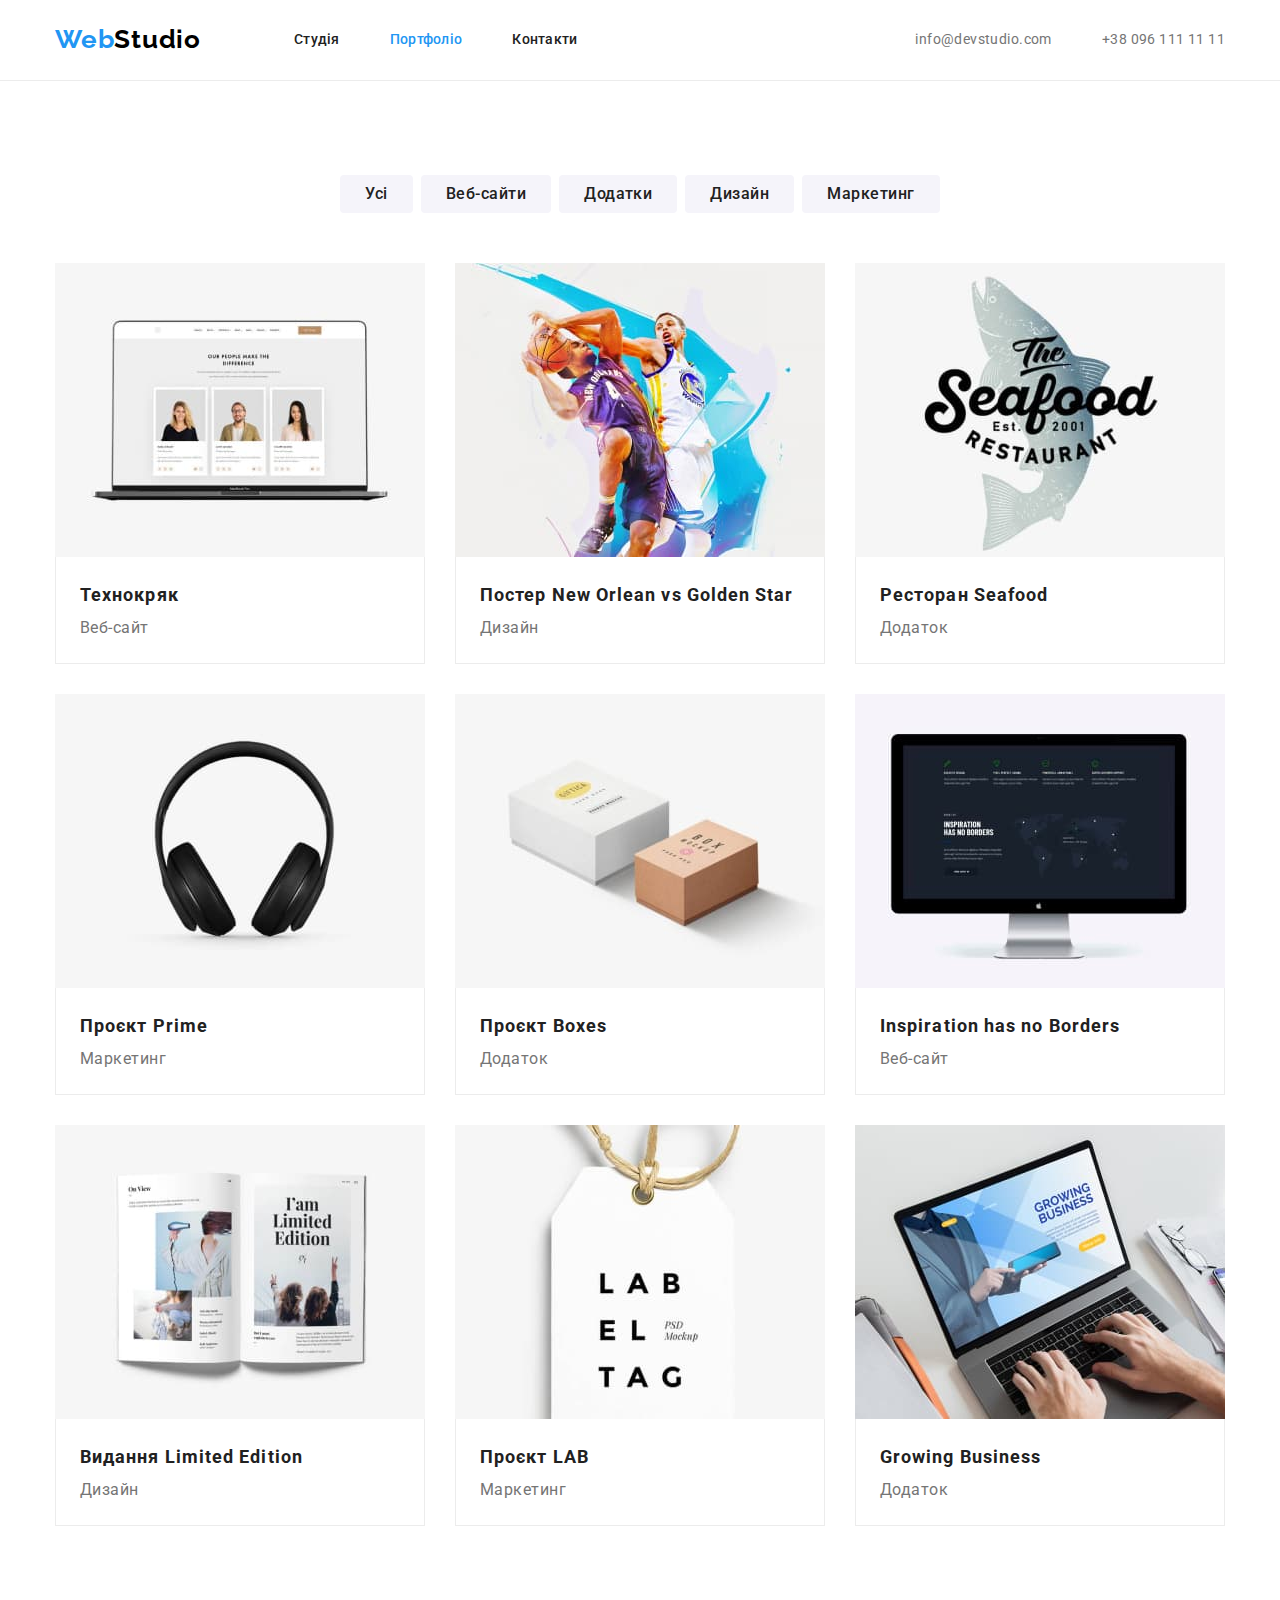
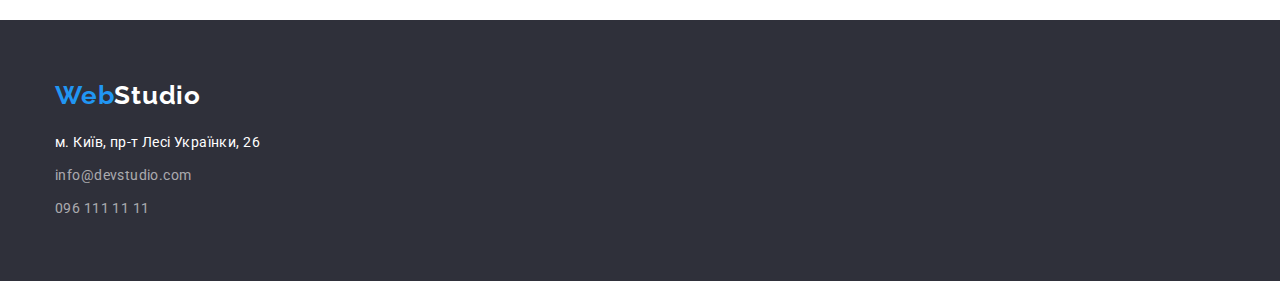
==== commit d116fc2c: "Виправляє помилки у футері" ====
--- a/portfolio.html
+++ b/portfolio.html
@@ -152,9 +152,8 @@
         </div>
       </section>
     </main>
-
     <footer class="footer">
-      <div class="footer-box">
+      <div class="container footer-container">
         <a href="./index.html" class="link footer-logo">
           <span class="blue-logo">Web</span>Studio</a
         >
--- a/css/styles.css
+++ b/css/styles.css
@@ -291,8 +291,6 @@
 .projects-list {
   display: flex;
   flex-wrap: wrap;
-  gap: 30px;
-  justify-content: center;
 }
 
 .projects-item img {
@@ -300,6 +298,15 @@
 }
 
 .projects-item {
+  width: 370px;
+  margin-right: 30px;
+  margin-bottom: 30px;
+}
+.projects-item:nth-child(3n) {
+  margin-right: 0px;
+}
+.projects-item:nth-last-child(-n + 3) {
+  margin-bottom: 0px;
 }
 
 .projects-title {
@@ -326,10 +333,9 @@
 .footer {
   background-color: #2f303a;
 }
-.footer-box {
+.footer-container {
   padding-top: 60px;
   padding-bottom: 60px;
-  padding-left: 215px;
 }
 .footer-logo {
   font-family: "Raleway", sans-serif;
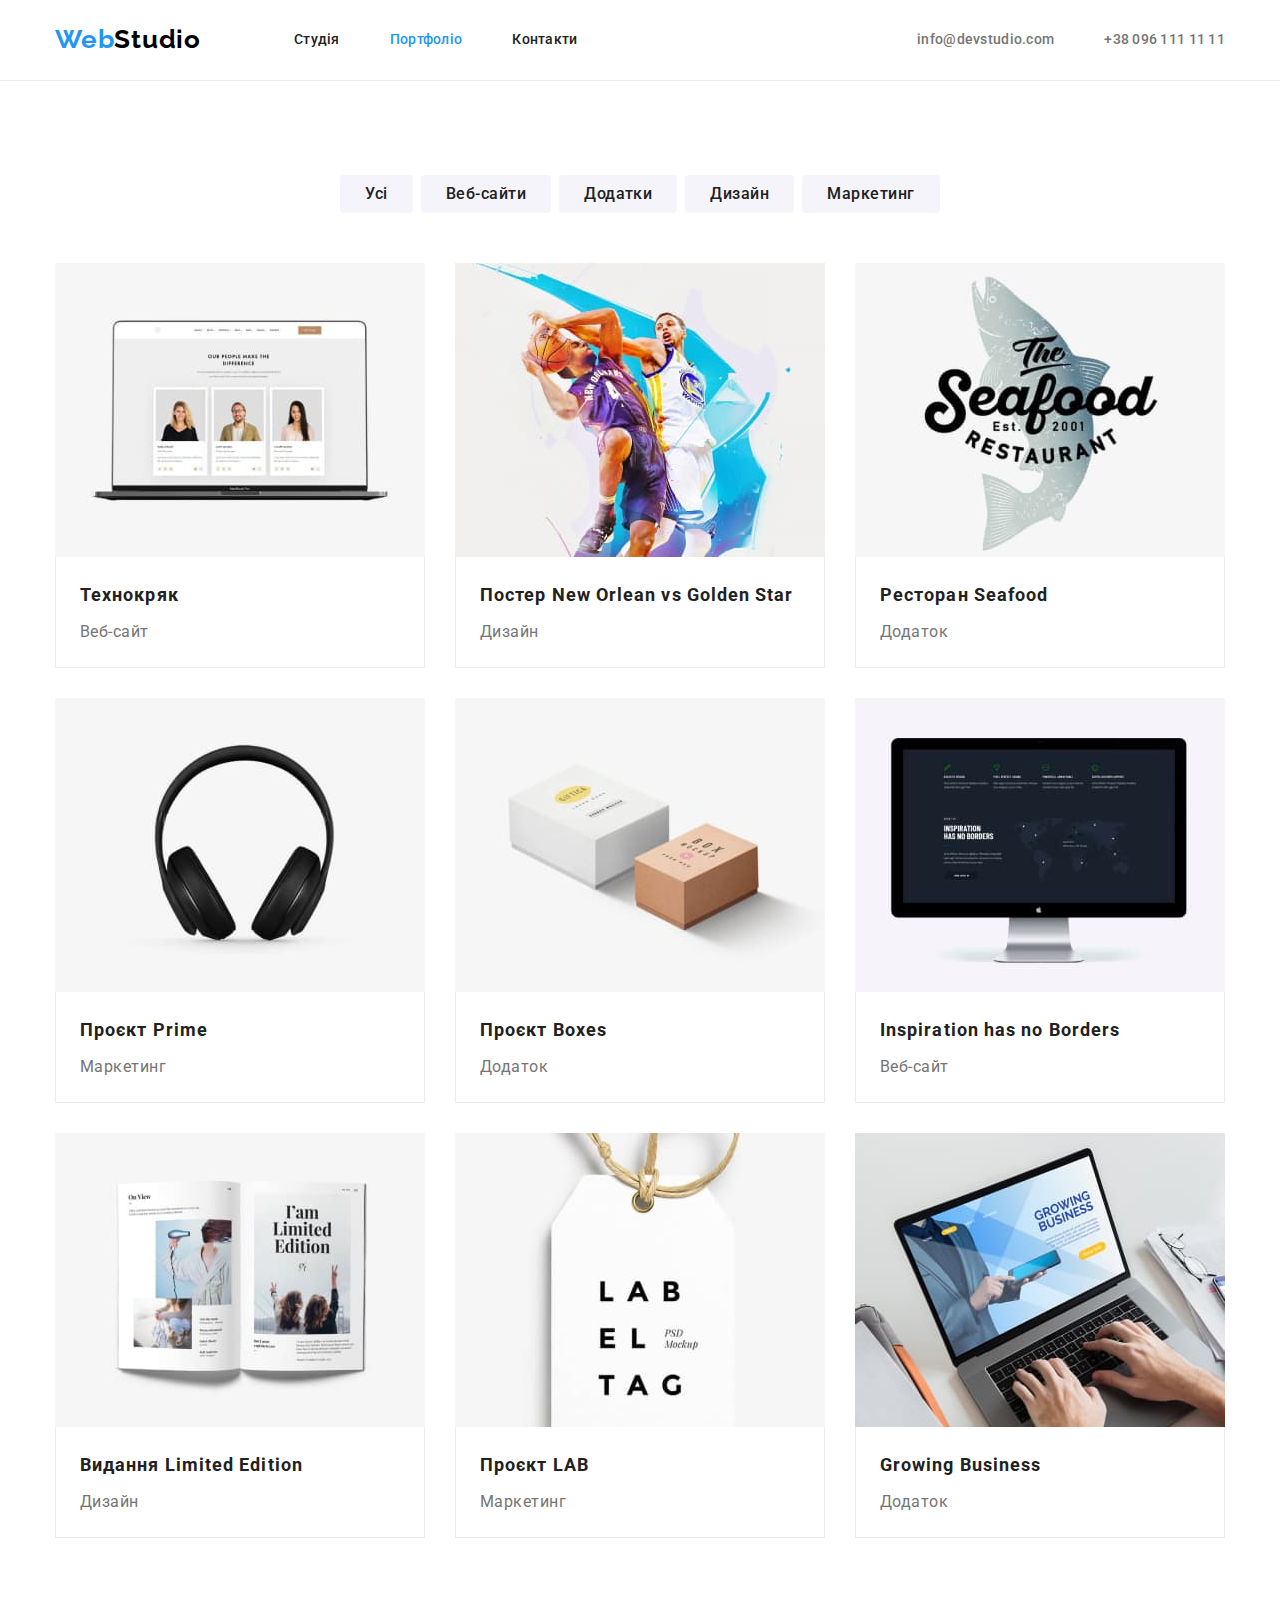
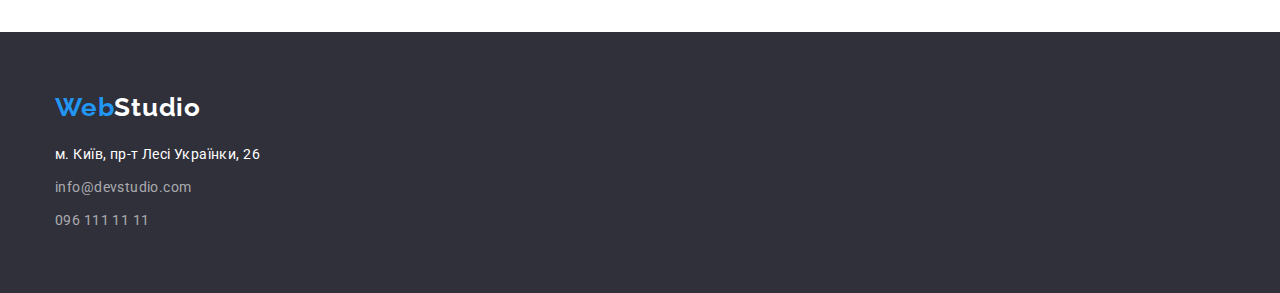
==== commit dd563ac0: "Виправляє помилки" ====
--- a/portfolio.html
+++ b/portfolio.html
@@ -29,7 +29,7 @@
               <a href="./index.html" class="header-link link">Студія</a>
             </li>
             <li class="header-item">
-              <a href="./portfolio.html" class="header-link link current"
+              <a href="./portfolio.html" class="header-link current link"
                 >Портфоліо</a
               >
             </li>
--- a/css/styles.css
+++ b/css/styles.css
@@ -17,6 +17,8 @@
 }
 img {
   display: block;
+  max-width: 100%;
+  height: auto;
 }
 
 *,
@@ -50,6 +52,13 @@
 ol {
   padding-left: 0;
   margin: 0;
+}
+
+button {
+  display: block;
+  cursor: pointer;
+  border: none;
+  border-radius: 4px;
 }
 
 .list {
@@ -136,6 +145,9 @@
 .header-tel,
 .header-mail {
   color: var(--main-text-color);
+  font-weight: 500;
+  line-height: 1.14;
+  letter-spacing: 0.02em;
 }
 
 .current {
@@ -146,6 +158,7 @@
 .hero {
   background-color: #2f303a;
   text-align: center;
+  padding: 200px 0;
 }
 
 .hero-title {
@@ -170,12 +183,11 @@
   line-height: 1.88;
   letter-spacing: 0.06em;
   color: var(--main-page-color);
-  background-color: var(--button-background-color);
-  cursor: pointer;
-  border-radius: 4px;
+  background-color: #2196f3;
   padding: 10px 32px;
-  display: inline-block;
   box-shadow: 0px 4px 4px rgba(0, 0, 0, 0.15);
+  margin-left: auto;
+  margin-right: auto;
 }
 .hero-btn:hover,
 .hero-btn:focus {
@@ -185,6 +197,7 @@
 /* -----------MAIN index------------ */
 .advantages-list {
   display: flex;
+  gap: 30px;
 }
 
 .advantages-title {
@@ -199,6 +212,10 @@
   line-height: 1.71;
   color: var(--main-text-color);
 }
+.about-us {
+  padding-top: 0px;
+}
+
 .about-us-title {
   font-weight: 700;
   font-size: 36px;
@@ -315,9 +332,11 @@
   line-height: 2;
   letter-spacing: 0.06em;
   color: var(--main-title-color);
+  margin-bottom: 4px;
 }
 
 .projects-text {
+  margin-top: 0px;
   font-size: 16px;
   line-height: 1.88;
   letter-spacing: 0.03em;
@@ -332,11 +351,10 @@
 /* -----------FOOTER------------ */
 .footer {
   background-color: #2f303a;
-}
-.footer-container {
   padding-top: 60px;
   padding-bottom: 60px;
 }
+
 .footer-logo {
   font-family: "Raleway", sans-serif;
   font-weight: 700;
@@ -345,7 +363,7 @@
   letter-spacing: 0.03em;
   color: var(--main-page-color);
   margin-bottom: 20px;
-  display: flex;
+  display: block;
 }
 .address-link {
   font-style: normal;
